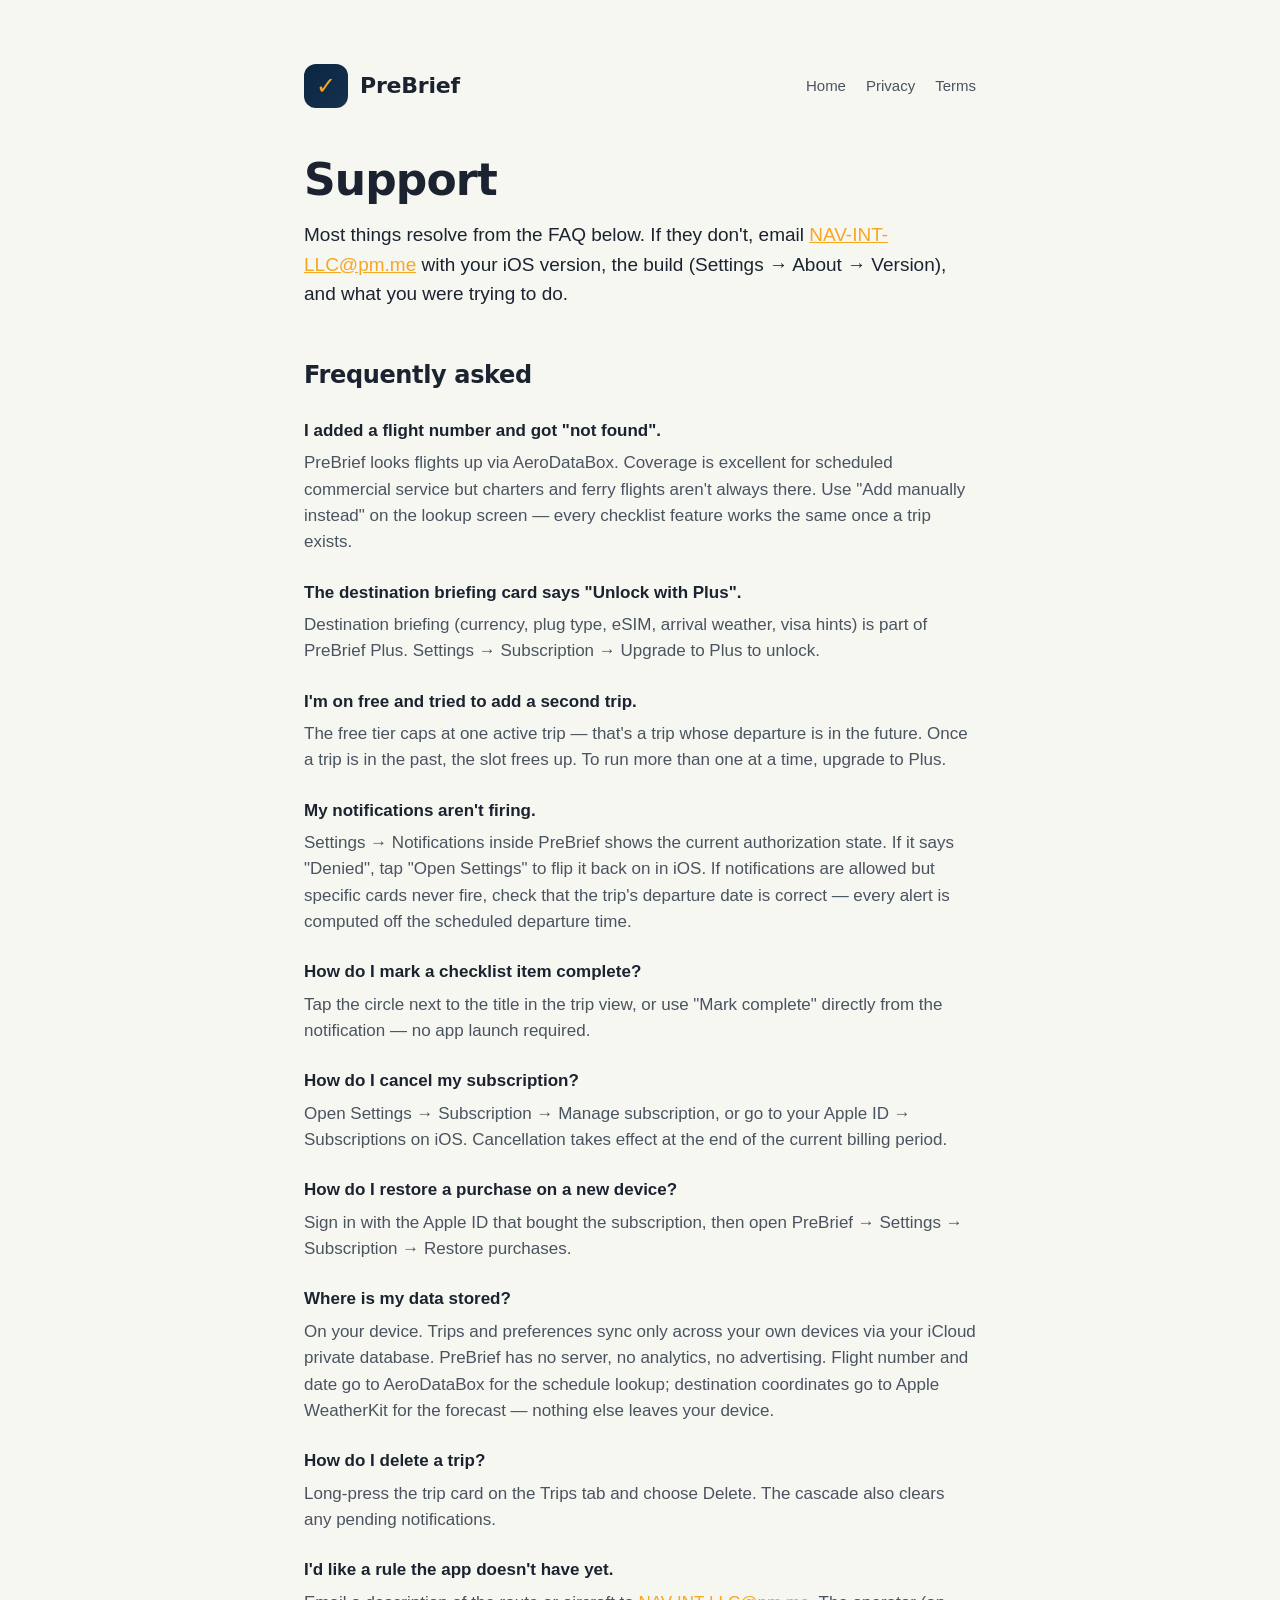
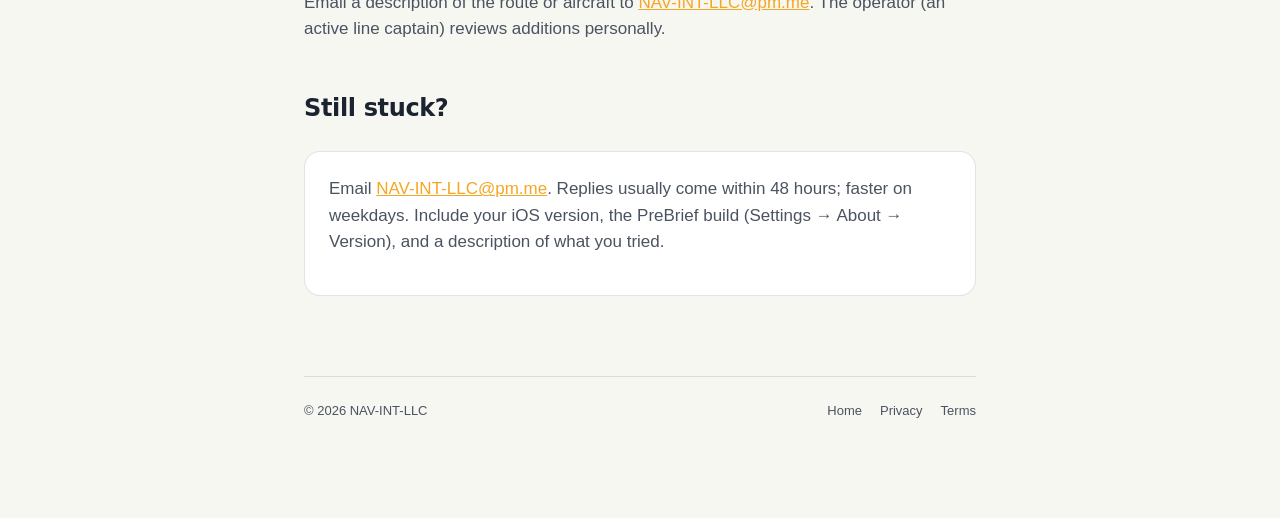
==== docs/support.html @ 0898f9a9 "Add files via upload" ====
<!doctype html>
<html lang="en">
<head>
  <meta charset="utf-8">
  <meta name="viewport" content="width=device-width, initial-scale=1">
  <title>PreBrief — Support</title>
  <meta name="description" content="Support for PreBrief — common questions, contact, and how to manage your subscription.">
  <link rel="stylesheet" href="style.css">
</head>
<body>
<main>
  <header class="site">
    <div class="mark" aria-hidden="true">✓</div>
    <div class="name">PreBrief</div>
    <nav>
      <a href="index.html">Home</a>
      <a href="privacy.html">Privacy</a>
      <a href="terms.html">Terms</a>
    </nav>
  </header>

  <h1>Support</h1>
  <p class="lead">Most things resolve from the FAQ below. If they don't, email <a href="mailto:NAV-INT-LLC@pm.me">NAV-INT-LLC@pm.me</a> with your iOS version, the build (Settings → About → Version), and what you were trying to do.</p>

  <h2>Frequently asked</h2>
  <dl class="faq">

    <dt>I added a flight number and got "not found".</dt>
    <dd>PreBrief looks flights up via AeroDataBox. Coverage is excellent for scheduled commercial service but charters and ferry flights aren't always there. Use "Add manually instead" on the lookup screen — every checklist feature works the same once a trip exists.</dd>

    <dt>The destination briefing card says "Unlock with Plus".</dt>
    <dd>Destination briefing (currency, plug type, eSIM, arrival weather, visa hints) is part of PreBrief Plus. Settings → Subscription → Upgrade to Plus to unlock.</dd>

    <dt>I'm on free and tried to add a second trip.</dt>
    <dd>The free tier caps at one active trip — that's a trip whose departure is in the future. Once a trip is in the past, the slot frees up. To run more than one at a time, upgrade to Plus.</dd>

    <dt>My notifications aren't firing.</dt>
    <dd>Settings → Notifications inside PreBrief shows the current authorization state. If it says "Denied", tap "Open Settings" to flip it back on in iOS. If notifications are allowed but specific cards never fire, check that the trip's departure date is correct — every alert is computed off the scheduled departure time.</dd>

    <dt>How do I mark a checklist item complete?</dt>
    <dd>Tap the circle next to the title in the trip view, or use "Mark complete" directly from the notification — no app launch required.</dd>

    <dt>How do I cancel my subscription?</dt>
    <dd>Open Settings → Subscription → Manage subscription, or go to your Apple ID → Subscriptions on iOS. Cancellation takes effect at the end of the current billing period.</dd>

    <dt>How do I restore a purchase on a new device?</dt>
    <dd>Sign in with the Apple ID that bought the subscription, then open PreBrief → Settings → Subscription → Restore purchases.</dd>

    <dt>Where is my data stored?</dt>
    <dd>On your device. Trips and preferences sync only across your own devices via your iCloud private database. PreBrief has no server, no analytics, no advertising. Flight number and date go to AeroDataBox for the schedule lookup; destination coordinates go to Apple WeatherKit for the forecast — nothing else leaves your device.</dd>

    <dt>How do I delete a trip?</dt>
    <dd>Long-press the trip card on the Trips tab and choose Delete. The cascade also clears any pending notifications.</dd>

    <dt>I'd like a rule the app doesn't have yet.</dt>
    <dd>Email a description of the route or aircraft to <a href="mailto:NAV-INT-LLC@pm.me">NAV-INT-LLC@pm.me</a>. The operator (an active line captain) reviews additions personally.</dd>
  </dl>

  <h2>Still stuck?</h2>
  <div class="card">
    <p>Email <a href="mailto:NAV-INT-LLC@pm.me">NAV-INT-LLC@pm.me</a>. Replies usually come within 48 hours; faster on weekdays. Include your iOS version, the PreBrief build (Settings → About → Version), and a description of what you tried.</p>
  </div>

  <footer class="site">
    <div>© 2026 NAV-INT-LLC</div>
    <nav>
      <a href="index.html">Home</a>
      <a href="privacy.html">Privacy</a>
      <a href="terms.html">Terms</a>
    </nav>
  </footer>
</main>
</body>
</html>
---- docs/style.css ----
:root {
  --brand-navy: #0A2540;
  --brand-navy-soft: #15324F;
  --brand-amber: #F5A623;
  --brand-amber-soft: #F8B13C;
  --ink: #1B2330;
  --ink-soft: #4A5360;
  --paper: #F7F7F2;
  --paper-soft: #FFFFFF;
  --rule: rgba(10, 37, 64, 0.12);
}

@media (prefers-color-scheme: dark) {
  :root {
    --ink: #ECEEF3;
    --ink-soft: #A8B0BD;
    --paper: #0A2540;
    --paper-soft: #15324F;
    --rule: rgba(255, 255, 255, 0.14);
  }
}

* { box-sizing: border-box; }

html { -webkit-text-size-adjust: 100%; }

body {
  margin: 0;
  font-family: -apple-system, BlinkMacSystemFont, "SF Pro Text", "Segoe UI", Roboto, Helvetica, Arial, sans-serif;
  font-size: 17px;
  line-height: 1.55;
  color: var(--ink);
  background: var(--paper);
  -webkit-font-smoothing: antialiased;
}

main {
  max-width: 720px;
  margin: 0 auto;
  padding: 64px 24px 96px;
}

header.site {
  display: flex;
  align-items: center;
  gap: 12px;
  margin-bottom: 48px;
}

header.site .mark {
  width: 44px;
  height: 44px;
  border-radius: 12px;
  background: linear-gradient(135deg, var(--brand-navy), var(--brand-navy-soft));
  display: grid;
  place-items: center;
  color: var(--brand-amber);
  font-size: 24px;
}

header.site .name {
  font-family: -apple-system, "SF Pro Rounded", system-ui, sans-serif;
  font-weight: 700;
  font-size: 22px;
  letter-spacing: -0.01em;
}

header.site nav {
  margin-left: auto;
  display: flex;
  gap: 20px;
  font-size: 15px;
}

header.site nav a {
  color: var(--ink-soft);
  text-decoration: none;
}

header.site nav a:hover {
  color: var(--ink);
}

h1 {
  font-family: -apple-system, "SF Pro Rounded", system-ui, sans-serif;
  font-size: clamp(32px, 5vw, 44px);
  letter-spacing: -0.02em;
  line-height: 1.1;
  margin: 0 0 16px;
}

h2 {
  font-family: -apple-system, "SF Pro Rounded", system-ui, sans-serif;
  font-size: 24px;
  letter-spacing: -0.015em;
  margin: 48px 0 12px;
}

h3 {
  font-size: 18px;
  margin: 24px 0 6px;
}

p {
  margin: 0 0 16px;
  color: var(--ink-soft);
}

p.lead {
  font-size: 19px;
  color: var(--ink);
  margin-bottom: 32px;
}

ul {
  padding-left: 22px;
  margin: 0 0 16px;
  color: var(--ink-soft);
}

li { margin-bottom: 8px; }

a { color: var(--brand-amber); }

.card {
  background: var(--paper-soft);
  border: 1px solid var(--rule);
  border-radius: 16px;
  padding: 24px;
  margin: 24px 0;
}

.card h3 { margin-top: 0; }

.cta {
  display: inline-flex;
  align-items: center;
  gap: 8px;
  background: var(--brand-amber);
  color: #1B2330;
  padding: 12px 22px;
  border-radius: 999px;
  font-weight: 600;
  text-decoration: none;
  margin-top: 8px;
}

.cta:hover { background: var(--brand-amber-soft); }

.feature-row {
  display: grid;
  grid-template-columns: 28px 1fr;
  gap: 14px 16px;
  margin: 12px 0;
}

.feature-row .icon {
  font-size: 20px;
  text-align: center;
  color: var(--brand-amber);
}

.feature-row p { margin: 0; color: var(--ink); }

footer.site {
  margin-top: 80px;
  padding-top: 24px;
  border-top: 1px solid var(--rule);
  font-size: 13px;
  color: var(--ink-soft);
  display: flex;
  flex-wrap: wrap;
  gap: 14px;
  justify-content: space-between;
}

footer.site nav {
  display: flex;
  gap: 18px;
}

footer.site a {
  color: var(--ink-soft);
  text-decoration: none;
}

footer.site a:hover { color: var(--ink); }

dl.faq dt {
  font-weight: 600;
  color: var(--ink);
  margin-top: 24px;
}

dl.faq dd {
  margin: 6px 0 0;
  color: var(--ink-soft);
}
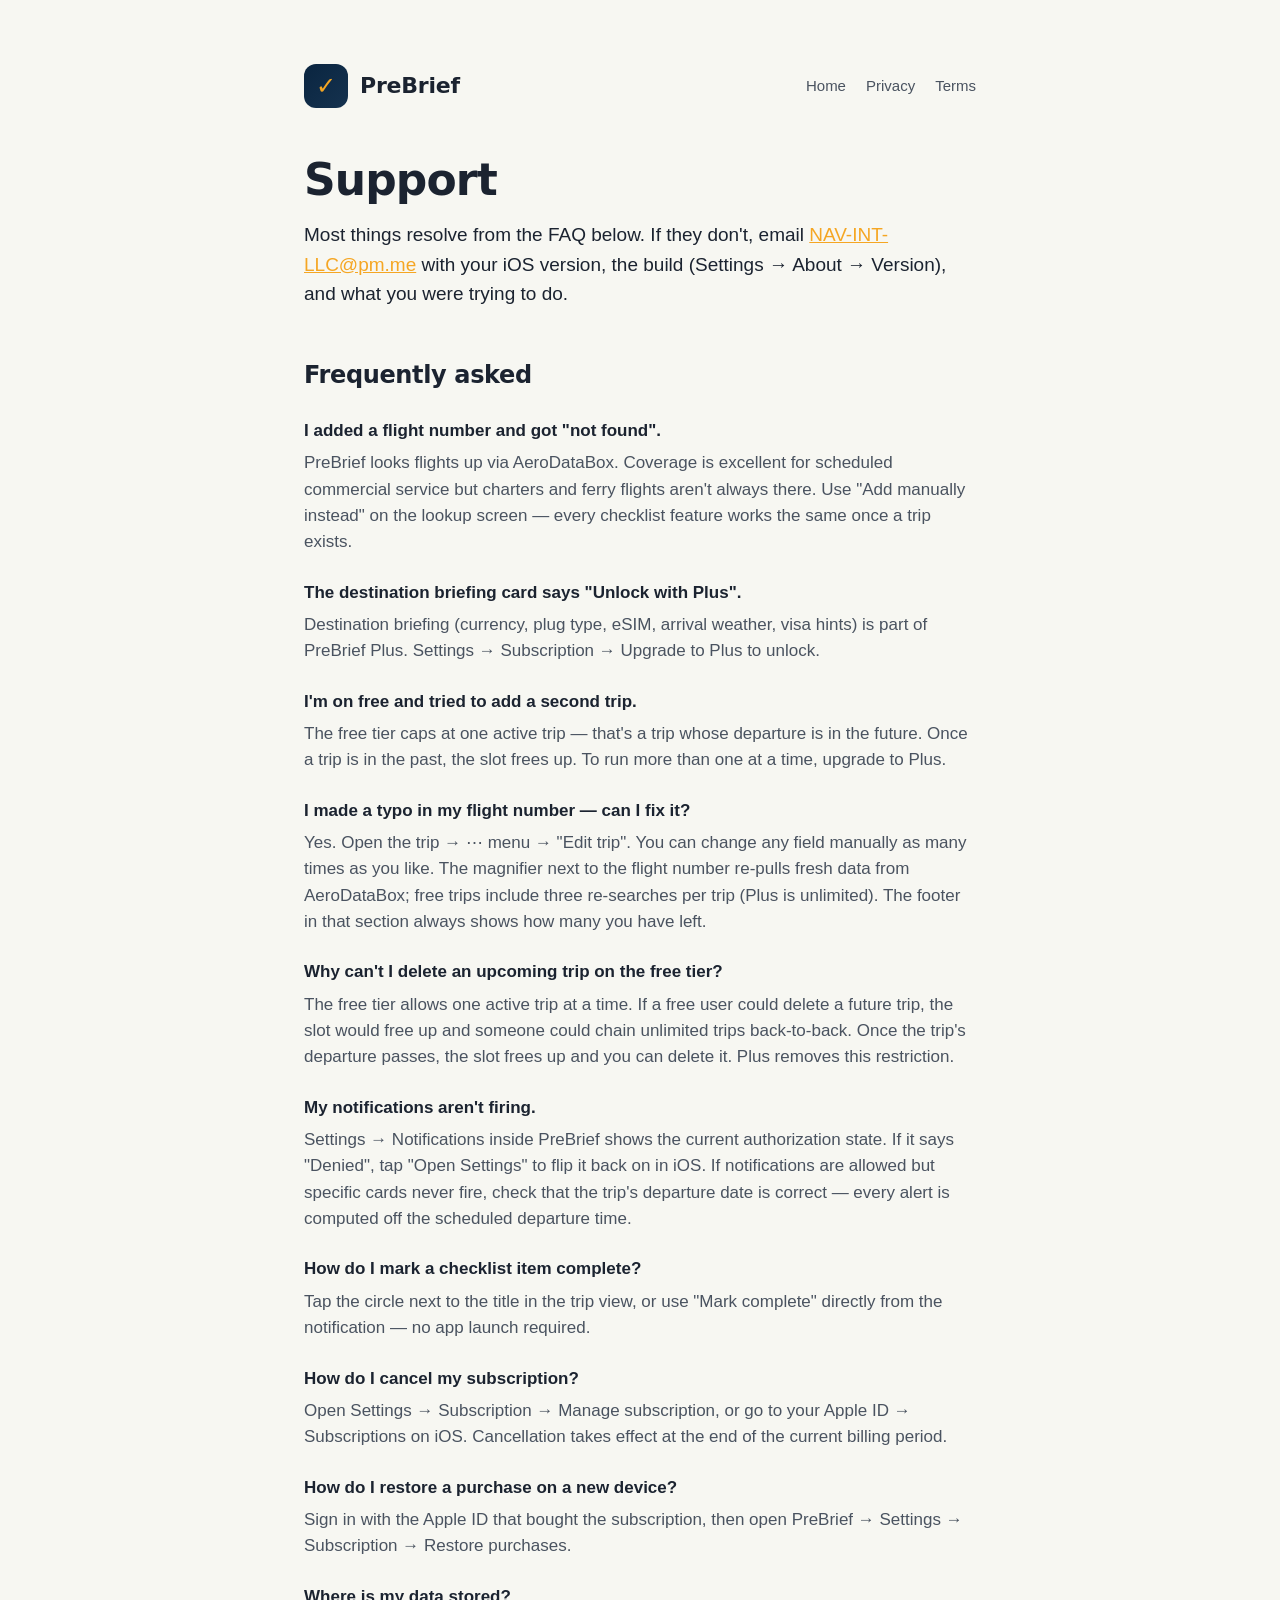
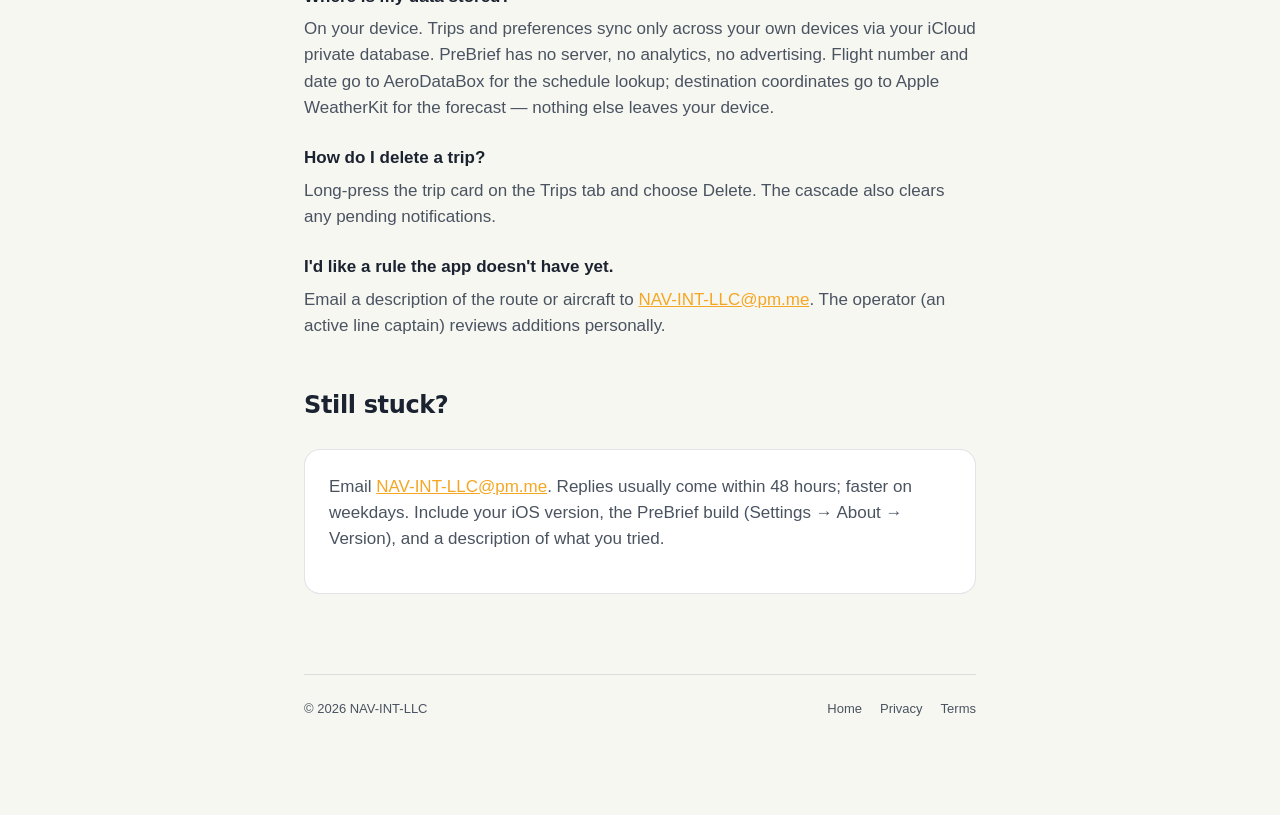
==== commit 7c7dce00: "Add files via upload" ====
--- a/docs/support.html
+++ b/docs/support.html
@@ -33,6 +33,12 @@
 
     <dt>I'm on free and tried to add a second trip.</dt>
     <dd>The free tier caps at one active trip — that's a trip whose departure is in the future. Once a trip is in the past, the slot frees up. To run more than one at a time, upgrade to Plus.</dd>
+
+    <dt>I made a typo in my flight number — can I fix it?</dt>
+    <dd>Yes. Open the trip → ⋯ menu → "Edit trip". You can change any field manually as many times as you like. The magnifier next to the flight number re-pulls fresh data from AeroDataBox; free trips include three re-searches per trip (Plus is unlimited). The footer in that section always shows how many you have left.</dd>
+
+    <dt>Why can't I delete an upcoming trip on the free tier?</dt>
+    <dd>The free tier allows one active trip at a time. If a free user could delete a future trip, the slot would free up and someone could chain unlimited trips back-to-back. Once the trip's departure passes, the slot frees up and you can delete it. Plus removes this restriction.</dd>
 
     <dt>My notifications aren't firing.</dt>
     <dd>Settings → Notifications inside PreBrief shows the current authorization state. If it says "Denied", tap "Open Settings" to flip it back on in iOS. If notifications are allowed but specific cards never fire, check that the trip's departure date is correct — every alert is computed off the scheduled departure time.</dd>
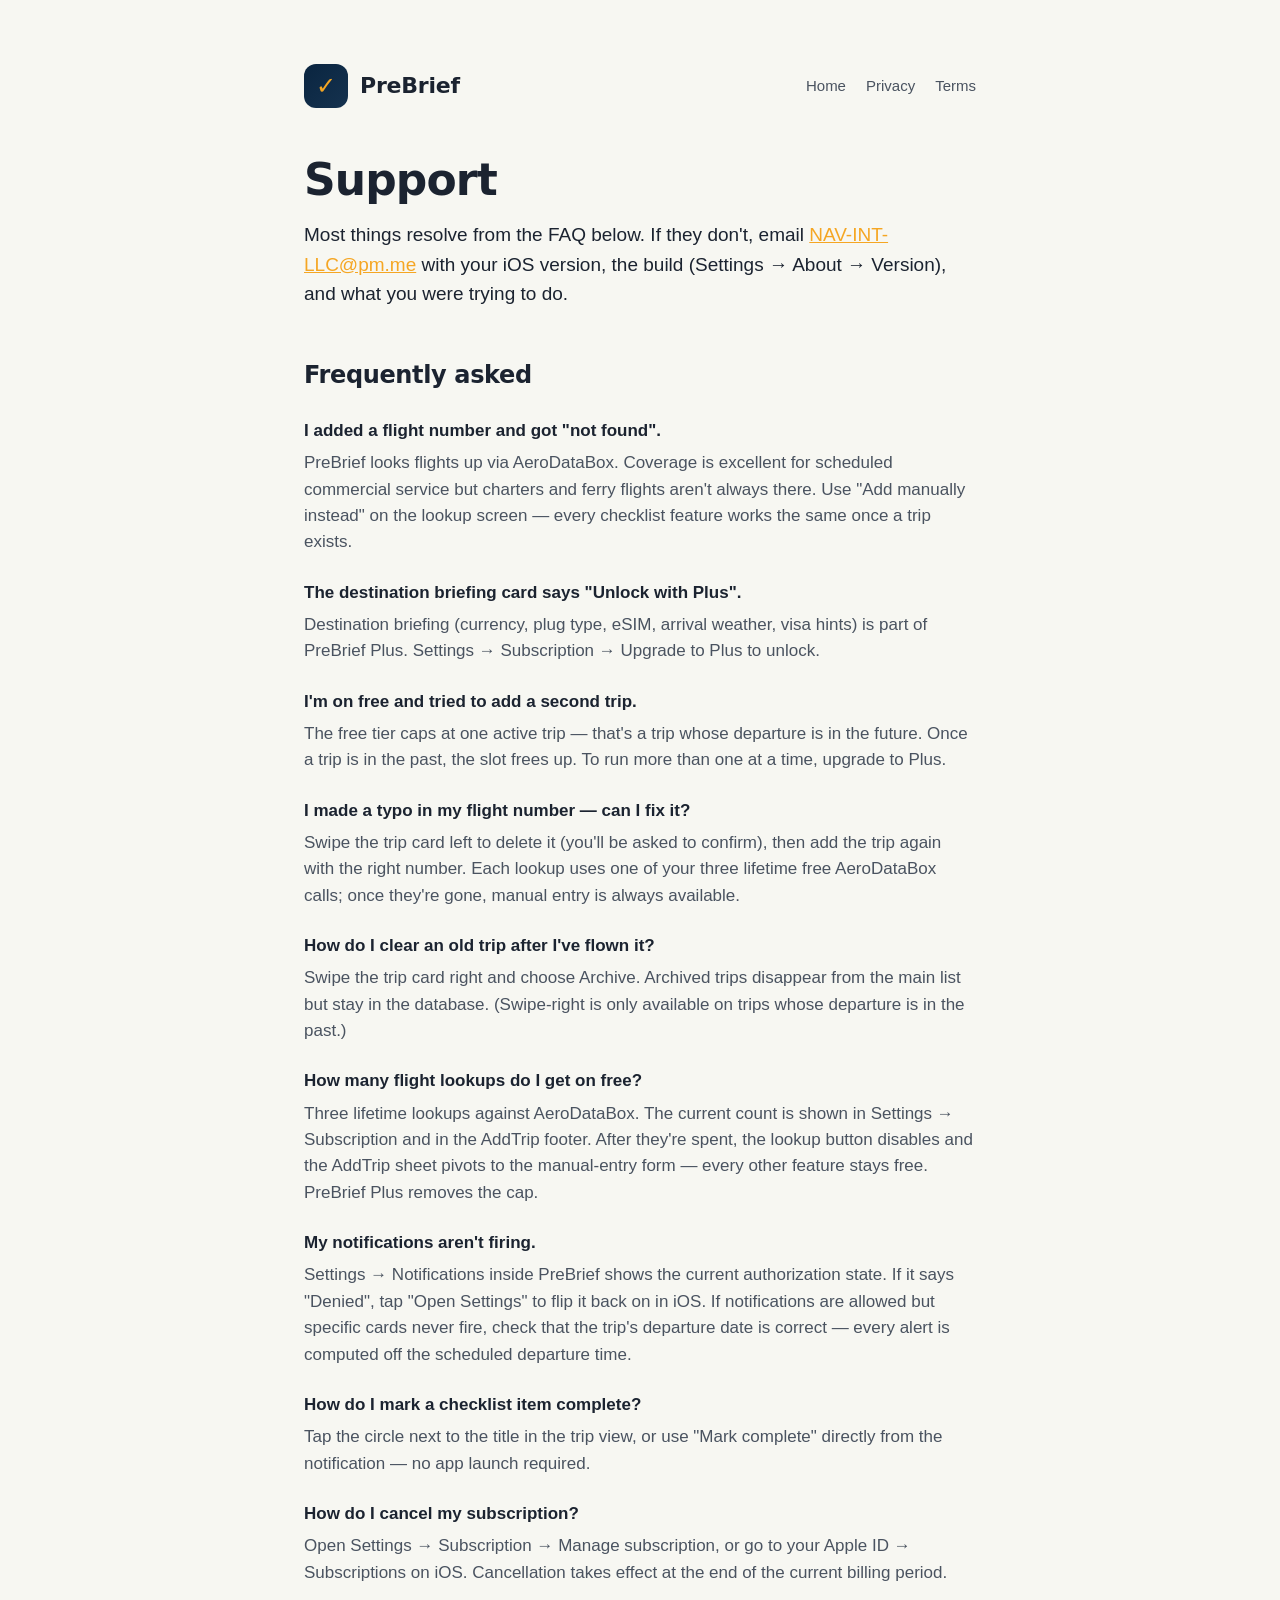
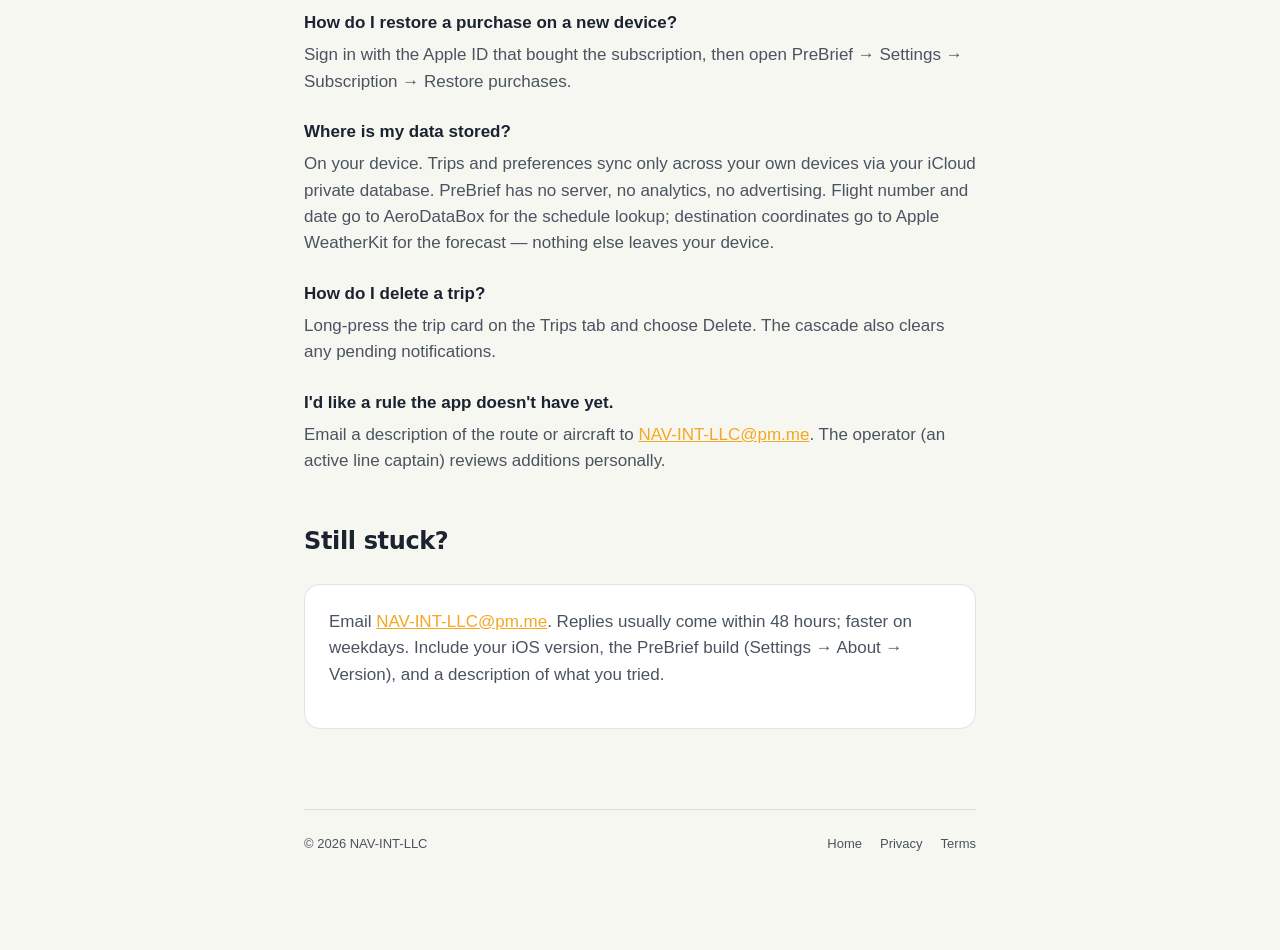
==== commit 8083f062: "Add files via upload" ====
--- a/docs/support.html
+++ b/docs/support.html
@@ -35,10 +35,13 @@
     <dd>The free tier caps at one active trip — that's a trip whose departure is in the future. Once a trip is in the past, the slot frees up. To run more than one at a time, upgrade to Plus.</dd>
 
     <dt>I made a typo in my flight number — can I fix it?</dt>
-    <dd>Yes. Open the trip → ⋯ menu → "Edit trip". You can change any field manually as many times as you like. The magnifier next to the flight number re-pulls fresh data from AeroDataBox; free trips include three re-searches per trip (Plus is unlimited). The footer in that section always shows how many you have left.</dd>
+    <dd>Swipe the trip card left to delete it (you'll be asked to confirm), then add the trip again with the right number. Each lookup uses one of your three lifetime free AeroDataBox calls; once they're gone, manual entry is always available.</dd>
 
-    <dt>Why can't I delete an upcoming trip on the free tier?</dt>
-    <dd>The free tier allows one active trip at a time. If a free user could delete a future trip, the slot would free up and someone could chain unlimited trips back-to-back. Once the trip's departure passes, the slot frees up and you can delete it. Plus removes this restriction.</dd>
+    <dt>How do I clear an old trip after I've flown it?</dt>
+    <dd>Swipe the trip card right and choose Archive. Archived trips disappear from the main list but stay in the database. (Swipe-right is only available on trips whose departure is in the past.)</dd>
+
+    <dt>How many flight lookups do I get on free?</dt>
+    <dd>Three lifetime lookups against AeroDataBox. The current count is shown in Settings → Subscription and in the AddTrip footer. After they're spent, the lookup button disables and the AddTrip sheet pivots to the manual-entry form — every other feature stays free. PreBrief Plus removes the cap.</dd>
 
     <dt>My notifications aren't firing.</dt>
     <dd>Settings → Notifications inside PreBrief shows the current authorization state. If it says "Denied", tap "Open Settings" to flip it back on in iOS. If notifications are allowed but specific cards never fire, check that the trip's departure date is correct — every alert is computed off the scheduled departure time.</dd>
